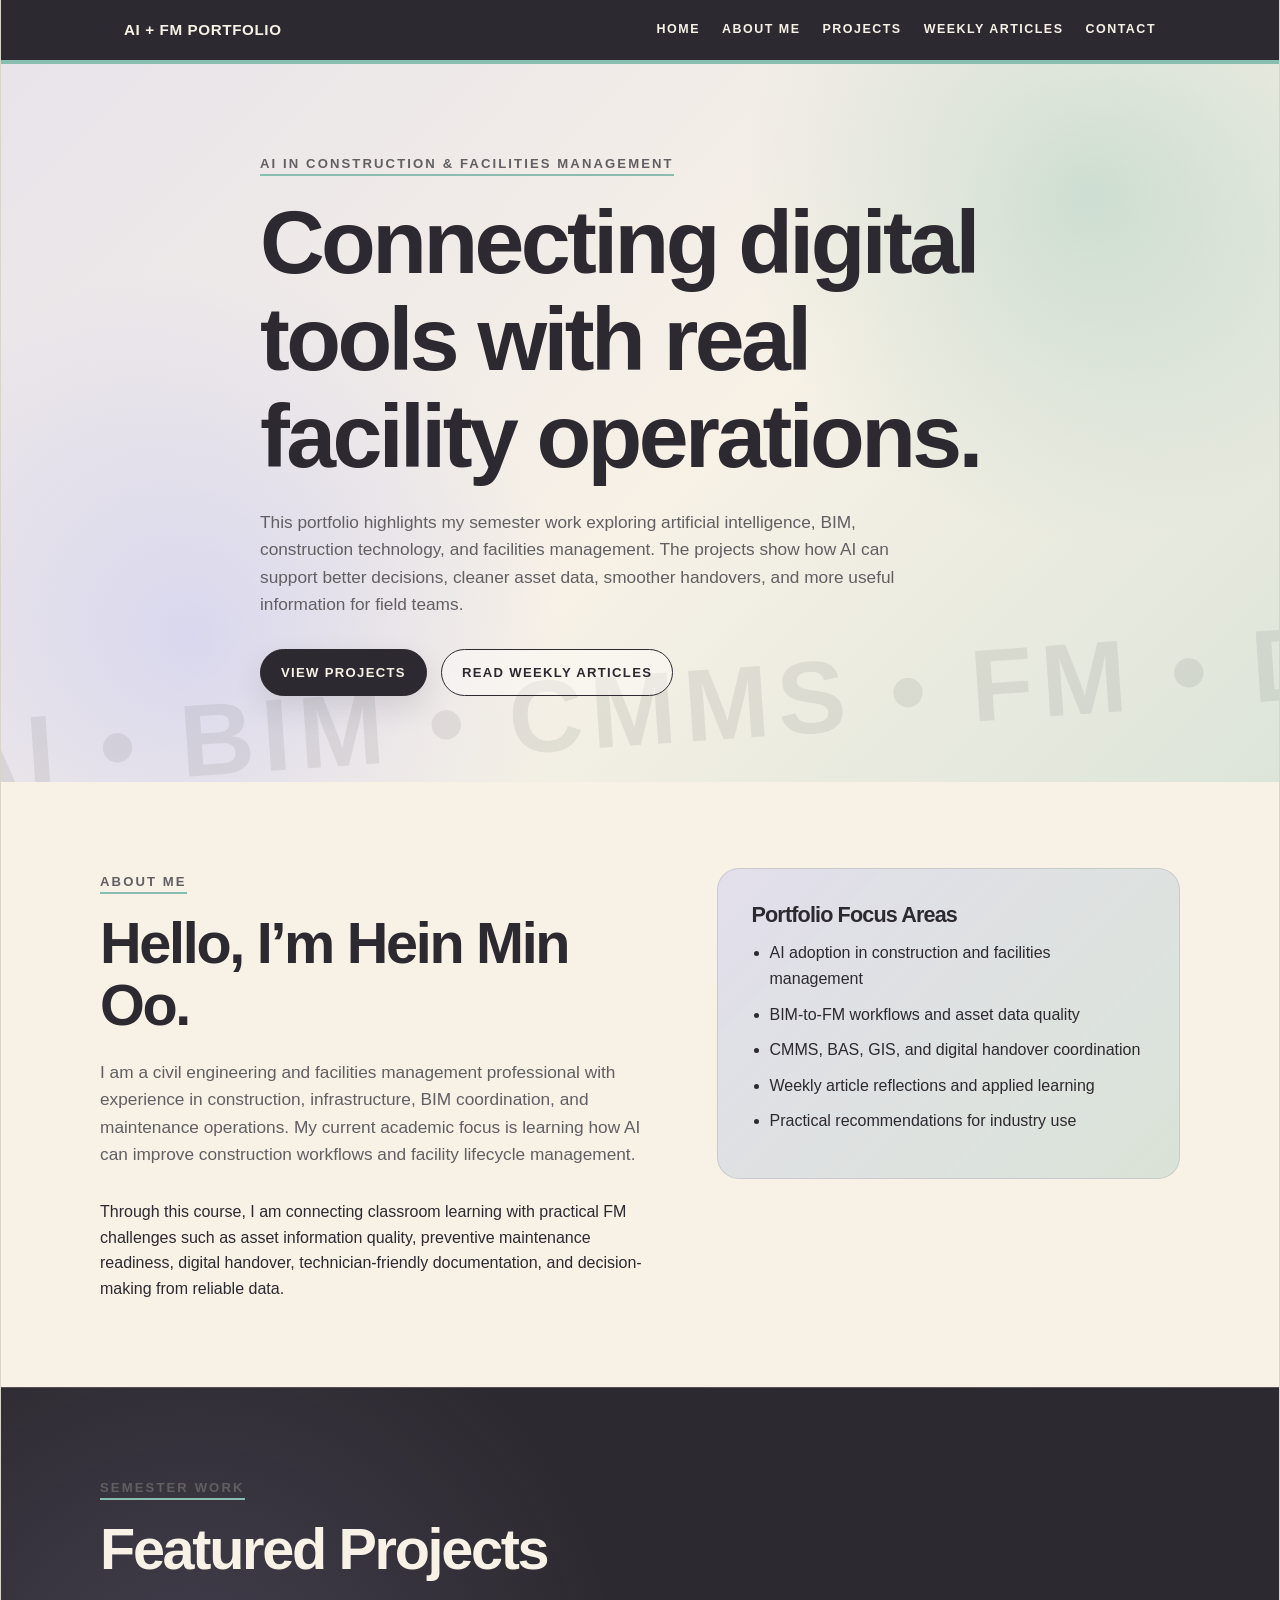
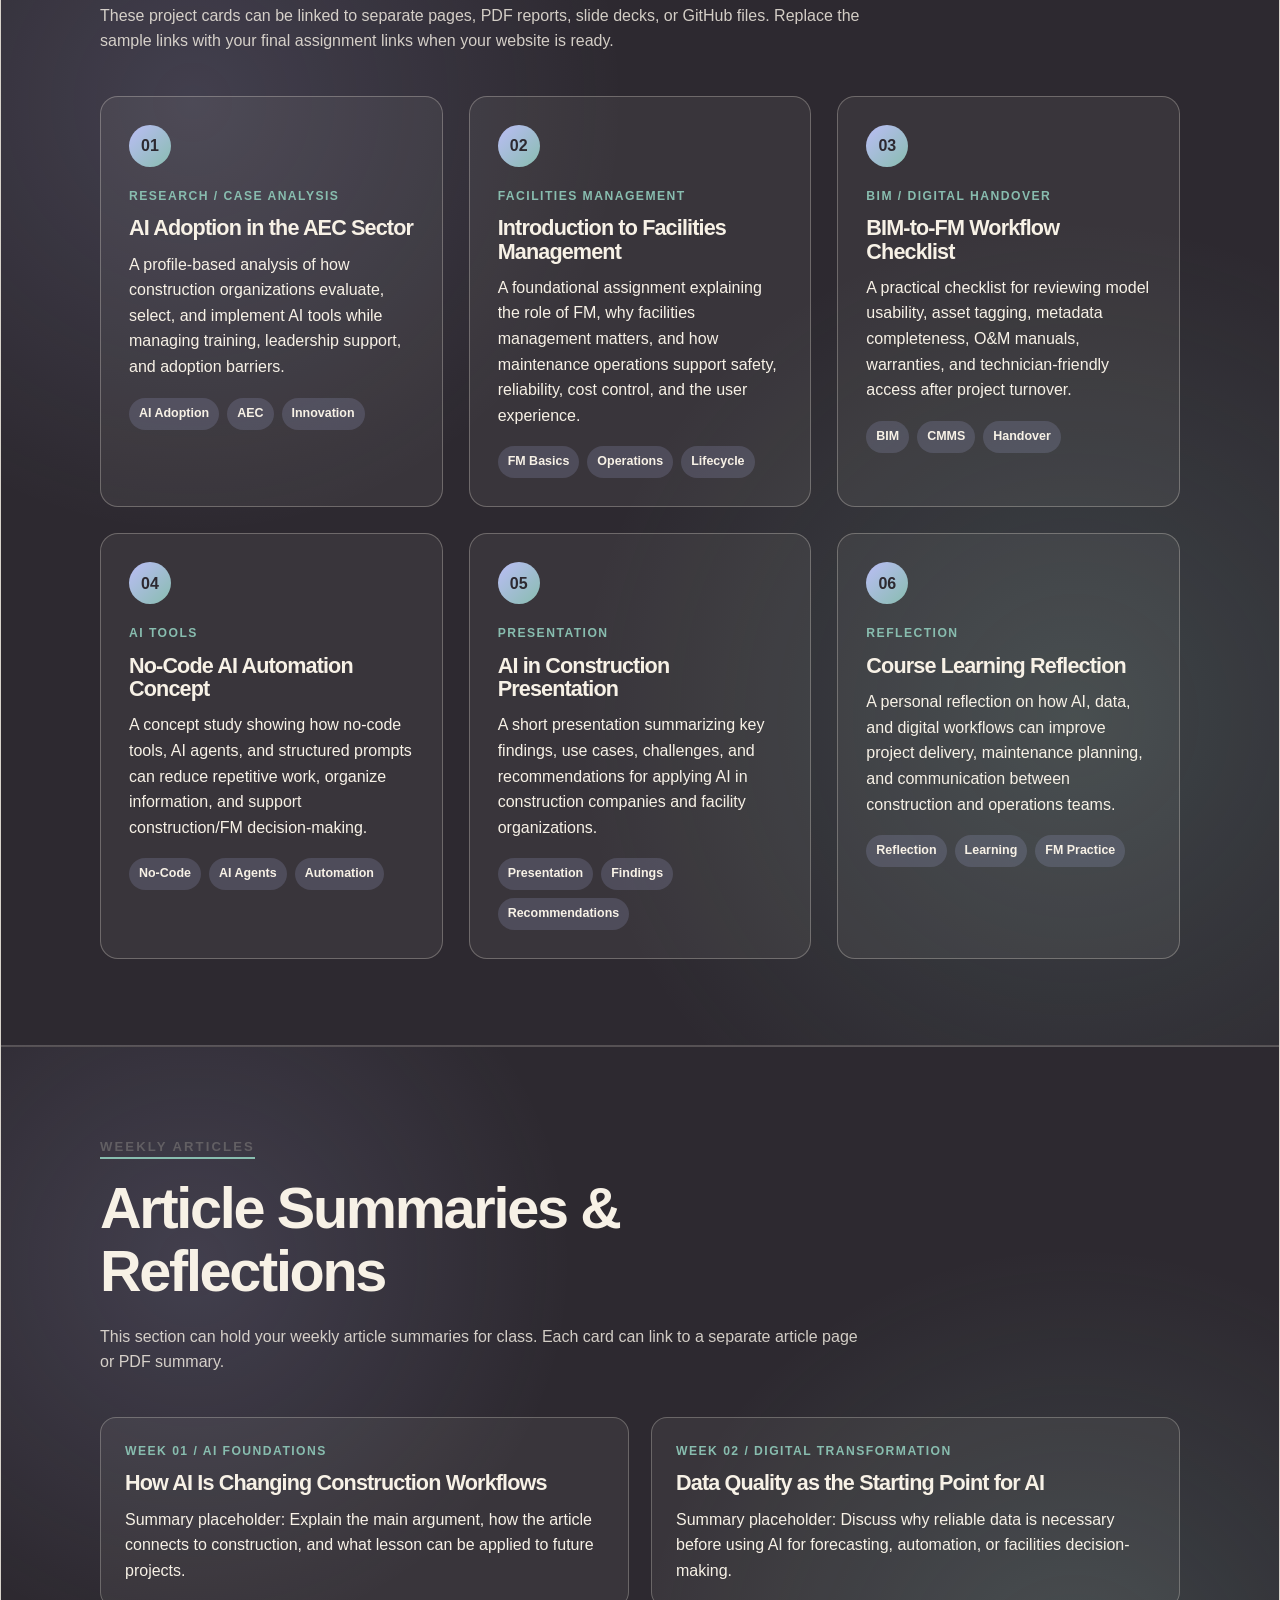
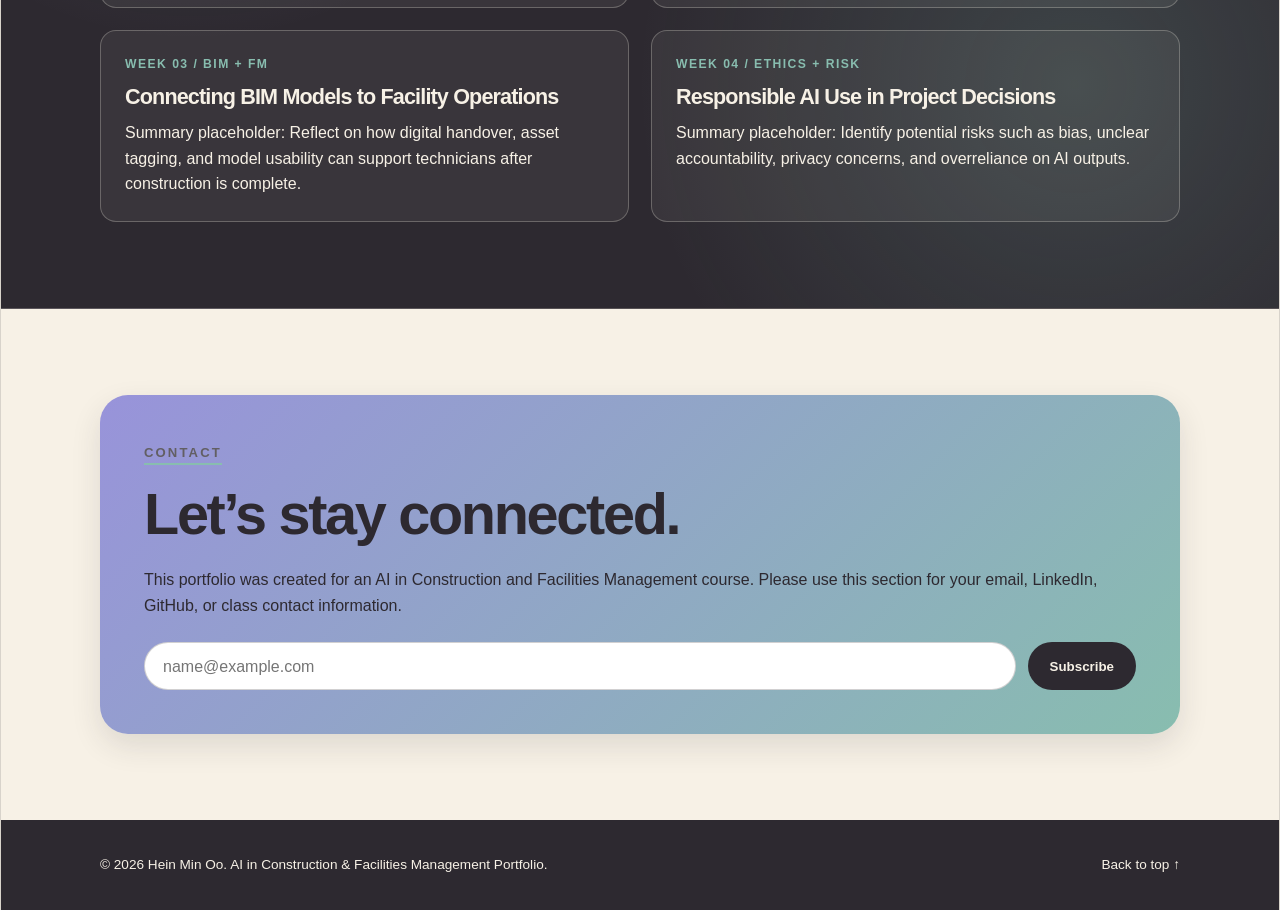
==== index.HTML @ e3980c82 "Create index.HTML" ====
<!DOCTYPE html>
<html lang="en">
<head>
  <meta charset="UTF-8" />
  <meta name="viewport" content="width=device-width, initial-scale=1.0" />
  <title>AI in Construction & Facilities Management Portfolio</title>
  <style>
    :root {
      --periwinkle: #bbbdf6ff;
      --soft-periwinkle: #9893daff;
      --muted-teal: #88bdafff;
      --lavender-grey: #797a9eff;
      --dim-grey: #72727eff;
      --dim-grey-2: #625f63ff;
      --cream: #f7f1e6;
      --ink: #2d2930;
      --card: #ffffff;
      --shadow: 0 12px 30px rgba(45, 41, 48, 0.12);
    }

    * {
      box-sizing: border-box;
      margin: 0;
      padding: 0;
    }

    html {
      scroll-behavior: smooth;
    }

    body {
      font-family: Arial, Helvetica, sans-serif;
      font-size: 16px;
      line-height: 1.6;
      color: var(--ink);
      background: var(--cream);
    }

    a {
      color: inherit;
      text-decoration: none;
    }

    .site-wrapper {
      max-width: 1280px;
      margin: 0 auto;
      background: var(--cream);
      border-left: 1px solid rgba(45, 41, 48, 0.15);
      border-right: 1px solid rgba(45, 41, 48, 0.15);
    }

    header {
      position: sticky;
      top: 0;
      z-index: 1000;
      background: var(--ink);
      color: var(--cream);
      border-bottom: 4px solid var(--muted-teal);
    }

    .navbar {
      display: flex;
      align-items: center;
      justify-content: space-between;
      max-width: 1080px;
      margin: 0 auto;
      padding: 18px 24px;
    }

    .logo {
      font-weight: 800;
      letter-spacing: 0.04em;
      text-transform: uppercase;
      font-size: 0.95rem;
    }

    .nav-links {
      display: flex;
      gap: 22px;
      list-style: none;
      font-size: 0.78rem;
      font-weight: 700;
      text-transform: uppercase;
      letter-spacing: 0.12em;
    }

    .nav-links a {
      border-bottom: 1px solid transparent;
      padding-bottom: 4px;
      transition: border-color 0.2s ease, color 0.2s ease;
    }

    .nav-links a:hover {
      color: var(--periwinkle);
      border-color: var(--periwinkle);
    }

    section {
      padding: 86px 24px;
    }

    .container {
      max-width: 1080px;
      margin: 0 auto;
    }

    .hero {
      min-height: 640px;
      display: grid;
      align-items: center;
      position: relative;
      overflow: hidden;
      background:
        radial-gradient(circle at 85% 18%, rgba(136, 189, 175, 0.35), transparent 28%),
        radial-gradient(circle at 15% 80%, rgba(187, 189, 246, 0.45), transparent 30%),
        linear-gradient(135deg, rgba(187, 189, 246, 0.26), rgba(247, 241, 230, 1) 55%, rgba(136, 189, 175, 0.24));
    }

    .hero::before {
      content: "AI • BIM • CMMS • FM • Digital Twin • Construction";
      position: absolute;
      left: -60px;
      bottom: 40px;
      color: rgba(98, 95, 99, 0.12);
      font-size: clamp(3rem, 8vw, 8rem);
      font-weight: 900;
      letter-spacing: 0.08em;
      white-space: nowrap;
      transform: rotate(-4deg);
    }

    .hero-content {
      position: relative;
      max-width: 760px;
    }

    .eyebrow {
      display: inline-block;
      margin-bottom: 18px;
      color: var(--dim-grey-2);
      font-size: 0.82rem;
      font-weight: 800;
      letter-spacing: 0.16em;
      text-transform: uppercase;
      border-bottom: 2px solid var(--muted-teal);
    }

    h1,
    h2,
    h3 {
      line-height: 1.08;
      letter-spacing: -0.04em;
    }

    h1 {
      font-size: clamp(3rem, 7vw, 6.6rem);
      max-width: 900px;
      margin-bottom: 24px;
    }

    h2 {
      font-size: clamp(2.2rem, 4.5vw, 4.2rem);
      margin-bottom: 22px;
    }

    h3 {
      font-size: 1.35rem;
      margin-bottom: 12px;
    }

    .lead {
      max-width: 680px;
      font-size: 1.08rem;
      color: var(--dim-grey-2);
      margin-bottom: 30px;
    }

    .button-row {
      display: flex;
      flex-wrap: wrap;
      gap: 14px;
    }

    .btn {
      display: inline-flex;
      align-items: center;
      justify-content: center;
      min-height: 44px;
      padding: 12px 20px;
      border: 1px solid var(--ink);
      border-radius: 999px;
      font-size: 0.82rem;
      font-weight: 800;
      letter-spacing: 0.1em;
      text-transform: uppercase;
      transition: transform 0.2s ease, box-shadow 0.2s ease, background 0.2s ease;
    }

    .btn.primary {
      background: var(--ink);
      color: var(--cream);
      box-shadow: var(--shadow);
    }

    .btn.secondary {
      background: rgba(255, 255, 255, 0.35);
      color: var(--ink);
    }

    .btn:hover {
      transform: translateY(-2px);
      box-shadow: 0 10px 24px rgba(45, 41, 48, 0.16);
    }

    .dark-section {
      background:
        radial-gradient(circle at 15% 25%, rgba(187, 189, 246, 0.15), transparent 30%),
        radial-gradient(circle at 84% 74%, rgba(136, 189, 175, 0.18), transparent 35%),
        var(--ink);
      color: var(--cream);
      border-top: 1px solid rgba(247, 241, 230, 0.2);
      border-bottom: 1px solid rgba(247, 241, 230, 0.2);
    }

    .section-intro {
      max-width: 760px;
      margin-bottom: 42px;
    }

    .section-intro p {
      color: inherit;
      opacity: 0.82;
    }

    .grid {
      display: grid;
      grid-template-columns: repeat(3, 1fr);
      gap: 26px;
    }

    .card {
      background: rgba(255, 255, 255, 0.88);
      border: 1px solid rgba(45, 41, 48, 0.12);
      border-radius: 18px;
      padding: 28px;
      box-shadow: var(--shadow);
      min-height: 260px;
      transition: transform 0.25s ease, box-shadow 0.25s ease;
    }

    .dark-section .card {
      background: rgba(247, 241, 230, 0.06);
      border-color: rgba(247, 241, 230, 0.28);
      box-shadow: none;
    }

    .card:hover {
      transform: translateY(-5px);
      box-shadow: 0 18px 36px rgba(45, 41, 48, 0.16);
    }

    .card-number {
      display: inline-flex;
      align-items: center;
      justify-content: center;
      width: 42px;
      height: 42px;
      border-radius: 50%;
      margin-bottom: 20px;
      background: linear-gradient(135deg, var(--periwinkle), var(--muted-teal));
      color: var(--ink);
      font-weight: 900;
    }

    .tag-list {
      display: flex;
      flex-wrap: wrap;
      gap: 8px;
      margin-top: 18px;
      list-style: none;
    }

    .tag-list li {
      padding: 6px 10px;
      border-radius: 999px;
      background: rgba(187, 189, 246, 0.28);
      color: var(--dim-grey-2);
      font-size: 0.78rem;
      font-weight: 700;
    }

    .dark-section .tag-list li {
      background: rgba(187, 189, 246, 0.16);
      color: var(--cream);
    }

    .about-layout {
      display: grid;
      grid-template-columns: 1.1fr 0.9fr;
      gap: 50px;
      align-items: start;
    }

    .about-panel {
      padding: 34px;
      border-radius: 22px;
      background: linear-gradient(135deg, rgba(187, 189, 246, 0.34), rgba(136, 189, 175, 0.26));
      border: 1px solid rgba(45, 41, 48, 0.12);
    }

    .about-panel ul {
      margin-left: 18px;
      margin-top: 14px;
    }

    .about-panel li {
      margin-bottom: 10px;
    }

    .article-grid {
      display: grid;
      grid-template-columns: repeat(2, 1fr);
      gap: 22px;
    }

    .article-card {
      padding: 24px;
      border: 1px solid rgba(247, 241, 230, 0.26);
      border-radius: 16px;
      background: rgba(247, 241, 230, 0.06);
    }

    .article-card small,
    .project-meta {
      display: block;
      margin-bottom: 10px;
      color: var(--muted-teal);
      font-size: 0.76rem;
      font-weight: 800;
      letter-spacing: 0.12em;
      text-transform: uppercase;
    }

    .newsletter {
      background: linear-gradient(135deg, var(--soft-periwinkle), var(--muted-teal));
      color: var(--ink);
      border-radius: 28px;
      padding: 44px;
      box-shadow: var(--shadow);
    }

    .newsletter form {
      display: flex;
      gap: 12px;
      margin-top: 24px;
    }

    .newsletter input {
      flex: 1;
      min-height: 48px;
      border: 1px solid rgba(45, 41, 48, 0.22);
      border-radius: 999px;
      padding: 0 18px;
      font: inherit;
    }

    .newsletter button {
      min-height: 48px;
      padding: 0 22px;
      border: none;
      border-radius: 999px;
      background: var(--ink);
      color: var(--cream);
      font-weight: 800;
      cursor: pointer;
    }

    footer {
      background: var(--ink);
      color: var(--cream);
      padding: 34px 24px;
      font-size: 0.85rem;
    }

    .footer-inner {
      max-width: 1080px;
      margin: 0 auto;
      display: flex;
      justify-content: space-between;
      gap: 20px;
      flex-wrap: wrap;
    }

    @media (max-width: 860px) {
      .navbar {
        flex-direction: column;
        gap: 14px;
      }

      .nav-links {
        flex-wrap: wrap;
        justify-content: center;
      }

      .grid,
      .about-layout,
      .article-grid {
        grid-template-columns: 1fr;
      }

      .hero {
        min-height: 560px;
      }

      .newsletter form {
        flex-direction: column;
      }
    }
  </style>
</head>
<body>
  <div class="site-wrapper">
    <header>
      <nav class="navbar" aria-label="Main navigation">
        <a class="logo" href="#home">AI + FM Portfolio</a>
        <ul class="nav-links">
          <li><a href="#home">Home</a></li>
          <li><a href="#about">About Me</a></li>
          <li><a href="#projects">Projects</a></li>
          <li><a href="#articles">Weekly Articles</a></li>
          <li><a href="#contact">Contact</a></li>
        </ul>
      </nav>
    </header>

    <main>
      <section id="home" class="hero">
        <div class="container hero-content">
          <span class="eyebrow">AI in Construction & Facilities Management</span>
          <h1>Connecting digital tools with real facility operations.</h1>
          <p class="lead">
            This portfolio highlights my semester work exploring artificial intelligence, BIM, construction technology, and facilities management. The projects show how AI can support better decisions, cleaner asset data, smoother handovers, and more useful information for field teams.
          </p>
          <div class="button-row">
            <a class="btn primary" href="#projects">View Projects</a>
            <a class="btn secondary" href="#articles">Read Weekly Articles</a>
          </div>
        </div>
      </section>

      <section id="about">
        <div class="container about-layout">
          <div>
            <span class="eyebrow">About Me</span>
            <h2>Hello, I’m Hein Min Oo.</h2>
            <p class="lead">
              I am a civil engineering and facilities management professional with experience in construction, infrastructure, BIM coordination, and maintenance operations. My current academic focus is learning how AI can improve construction workflows and facility lifecycle management.
            </p>
            <p>
              Through this course, I am connecting classroom learning with practical FM challenges such as asset information quality, preventive maintenance readiness, digital handover, technician-friendly documentation, and decision-making from reliable data.
            </p>
          </div>

          <aside class="about-panel">
            <h3>Portfolio Focus Areas</h3>
            <ul>
              <li>AI adoption in construction and facilities management</li>
              <li>BIM-to-FM workflows and asset data quality</li>
              <li>CMMS, BAS, GIS, and digital handover coordination</li>
              <li>Weekly article reflections and applied learning</li>
              <li>Practical recommendations for industry use</li>
            </ul>
          </aside>
        </div>
      </section>

      <section id="projects" class="dark-section">
        <div class="container">
          <div class="section-intro">
            <span class="eyebrow">Semester Work</span>
            <h2>Featured Projects</h2>
            <p>
              These project cards can be linked to separate pages, PDF reports, slide decks, or GitHub files. Replace the sample links with your final assignment links when your website is ready.
            </p>
          </div>

          <div class="grid">
            <article class="card">
              <div class="card-number">01</div>
              <span class="project-meta">Research / Case Analysis</span>
              <h3>AI Adoption in the AEC Sector</h3>
              <p>
                A profile-based analysis of how construction organizations evaluate, select, and implement AI tools while managing training, leadership support, and adoption barriers.
              </p>
              <ul class="tag-list">
                <li>AI Adoption</li>
                <li>AEC</li>
                <li>Innovation</li>
              </ul>
            </article>

            <article class="card">
              <div class="card-number">02</div>
              <span class="project-meta">Facilities Management</span>
              <h3>Introduction to Facilities Management</h3>
              <p>
                A foundational assignment explaining the role of FM, why facilities management matters, and how maintenance operations support safety, reliability, cost control, and the user experience.
              </p>
              <ul class="tag-list">
                <li>FM Basics</li>
                <li>Operations</li>
                <li>Lifecycle</li>
              </ul>
            </article>

            <article class="card">
              <div class="card-number">03</div>
              <span class="project-meta">BIM / Digital Handover</span>
              <h3>BIM-to-FM Workflow Checklist</h3>
              <p>
                A practical checklist for reviewing model usability, asset tagging, metadata completeness, O&M manuals, warranties, and technician-friendly access after project turnover.
              </p>
              <ul class="tag-list">
                <li>BIM</li>
                <li>CMMS</li>
                <li>Handover</li>
              </ul>
            </article>

            <article class="card">
              <div class="card-number">04</div>
              <span class="project-meta">AI Tools</span>
              <h3>No-Code AI Automation Concept</h3>
              <p>
                A concept study showing how no-code tools, AI agents, and structured prompts can reduce repetitive work, organize information, and support construction/FM decision-making.
              </p>
              <ul class="tag-list">
                <li>No-Code</li>
                <li>AI Agents</li>
                <li>Automation</li>
              </ul>
            </article>

            <article class="card">
              <div class="card-number">05</div>
              <span class="project-meta">Presentation</span>
              <h3>AI in Construction Presentation</h3>
              <p>
                A short presentation summarizing key findings, use cases, challenges, and recommendations for applying AI in construction companies and facility organizations.
              </p>
              <ul class="tag-list">
                <li>Presentation</li>
                <li>Findings</li>
                <li>Recommendations</li>
              </ul>
            </article>

            <article class="card">
              <div class="card-number">06</div>
              <span class="project-meta">Reflection</span>
              <h3>Course Learning Reflection</h3>
              <p>
                A personal reflection on how AI, data, and digital workflows can improve project delivery, maintenance planning, and communication between construction and operations teams.
              </p>
              <ul class="tag-list">
                <li>Reflection</li>
                <li>Learning</li>
                <li>FM Practice</li>
              </ul>
            </article>
          </div>
        </div>
      </section>

      <section id="articles" class="dark-section">
        <div class="container">
          <div class="section-intro">
            <span class="eyebrow">Weekly Articles</span>
            <h2>Article Summaries & Reflections</h2>
            <p>
              This section can hold your weekly article summaries for class. Each card can link to a separate article page or PDF summary.
            </p>
          </div>

          <div class="article-grid">
            <article class="article-card">
              <small>Week 01 / AI Foundations</small>
              <h3>How AI Is Changing Construction Workflows</h3>
              <p>
                Summary placeholder: Explain the main argument, how the article connects to construction, and what lesson can be applied to future projects.
              </p>
            </article>

            <article class="article-card">
              <small>Week 02 / Digital Transformation</small>
              <h3>Data Quality as the Starting Point for AI</h3>
              <p>
                Summary placeholder: Discuss why reliable data is necessary before using AI for forecasting, automation, or facilities decision-making.
              </p>
            </article>

            <article class="article-card">
              <small>Week 03 / BIM + FM</small>
              <h3>Connecting BIM Models to Facility Operations</h3>
              <p>
                Summary placeholder: Reflect on how digital handover, asset tagging, and model usability can support technicians after construction is complete.
              </p>
            </article>

            <article class="article-card">
              <small>Week 04 / Ethics + Risk</small>
              <h3>Responsible AI Use in Project Decisions</h3>
              <p>
                Summary placeholder: Identify potential risks such as bias, unclear accountability, privacy concerns, and overreliance on AI outputs.
              </p>
            </article>
          </div>
        </div>
      </section>

      <section id="contact">
        <div class="container">
          <div class="newsletter">
            <span class="eyebrow">Contact</span>
            <h2>Let’s stay connected.</h2>
            <p>
              This portfolio was created for an AI in Construction and Facilities Management course. Please use this section for your email, LinkedIn, GitHub, or class contact information.
            </p>
            <form action="#" method="post">
              <input type="email" name="email" placeholder="name@example.com" aria-label="Email address" />
              <button type="submit">Subscribe</button>
            </form>
          </div>
        </div>
      </section>
    </main>

    <footer>
      <div class="footer-inner">
        <p>© 2026 Hein Min Oo. AI in Construction & Facilities Management Portfolio.</p>
        <p><a href="#home">Back to top ↑</a></p>
      </div>
    </footer>
  </div>
</body>
</html>
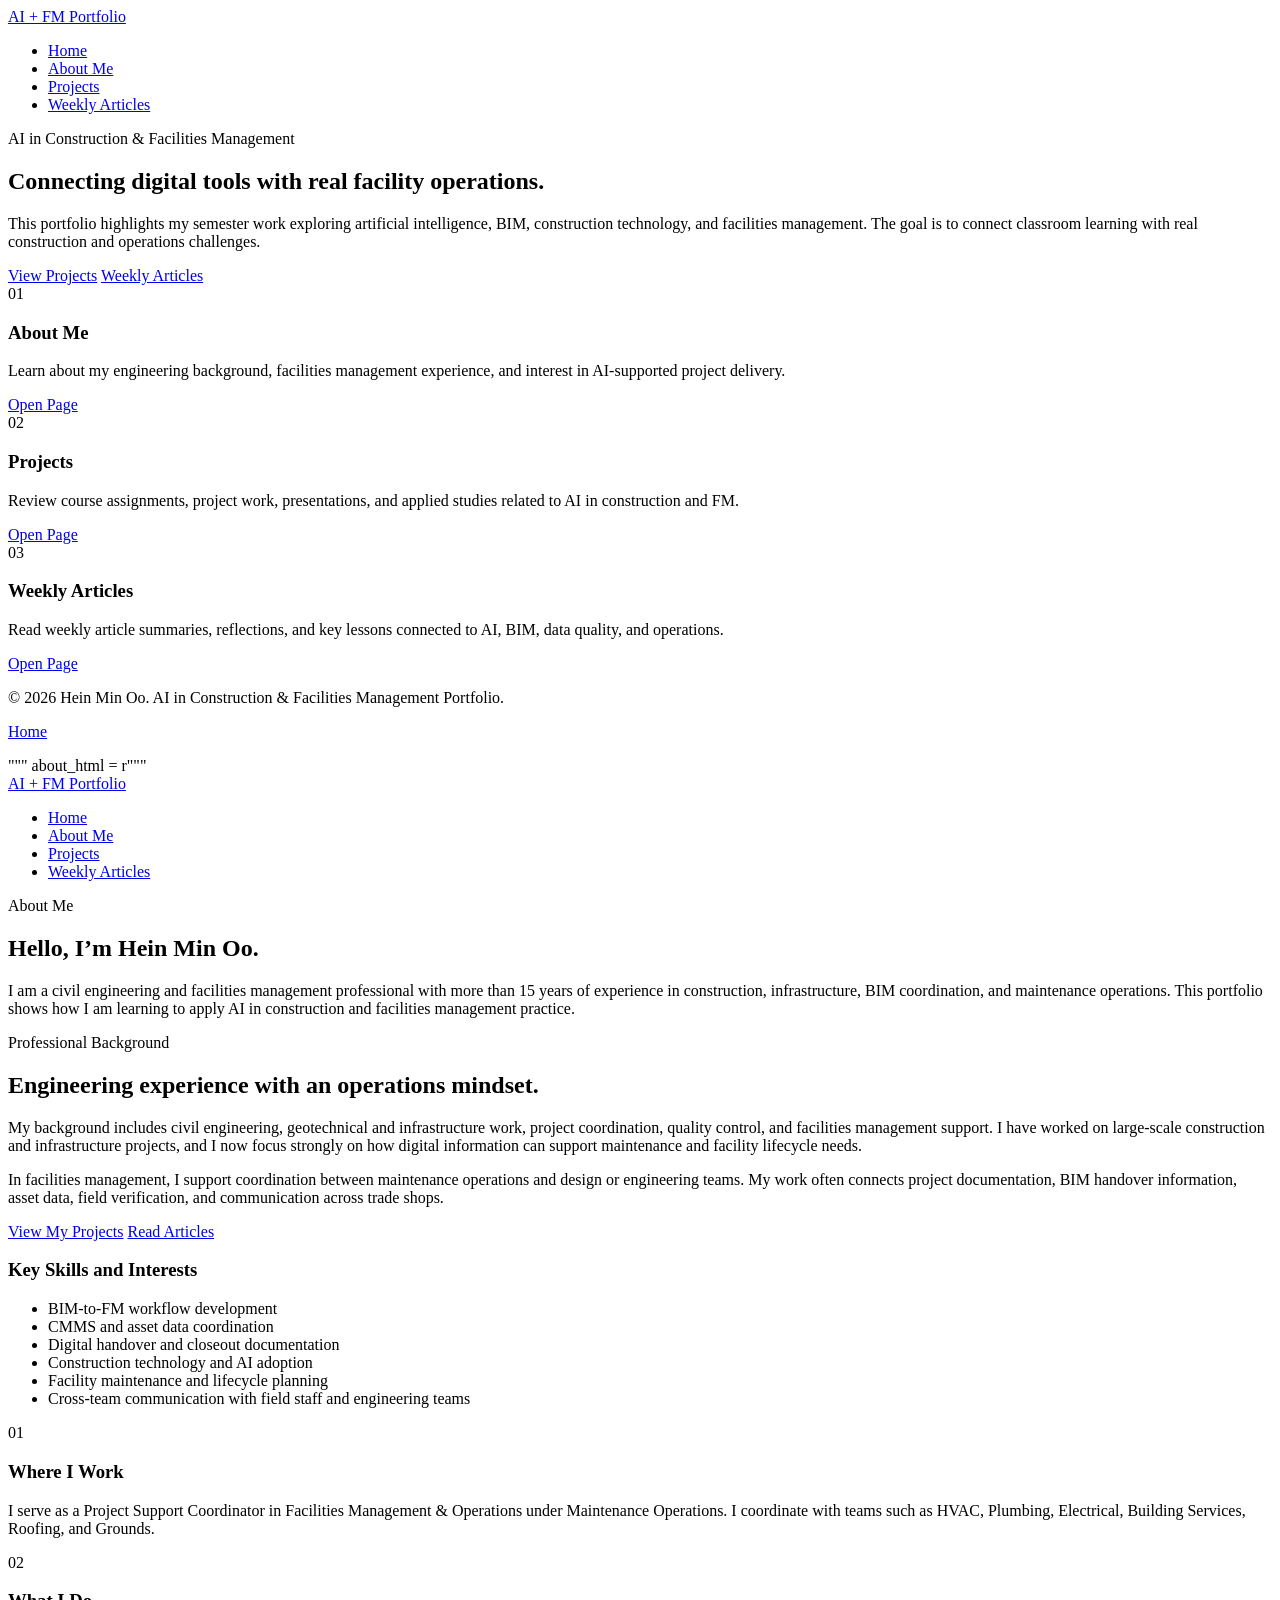
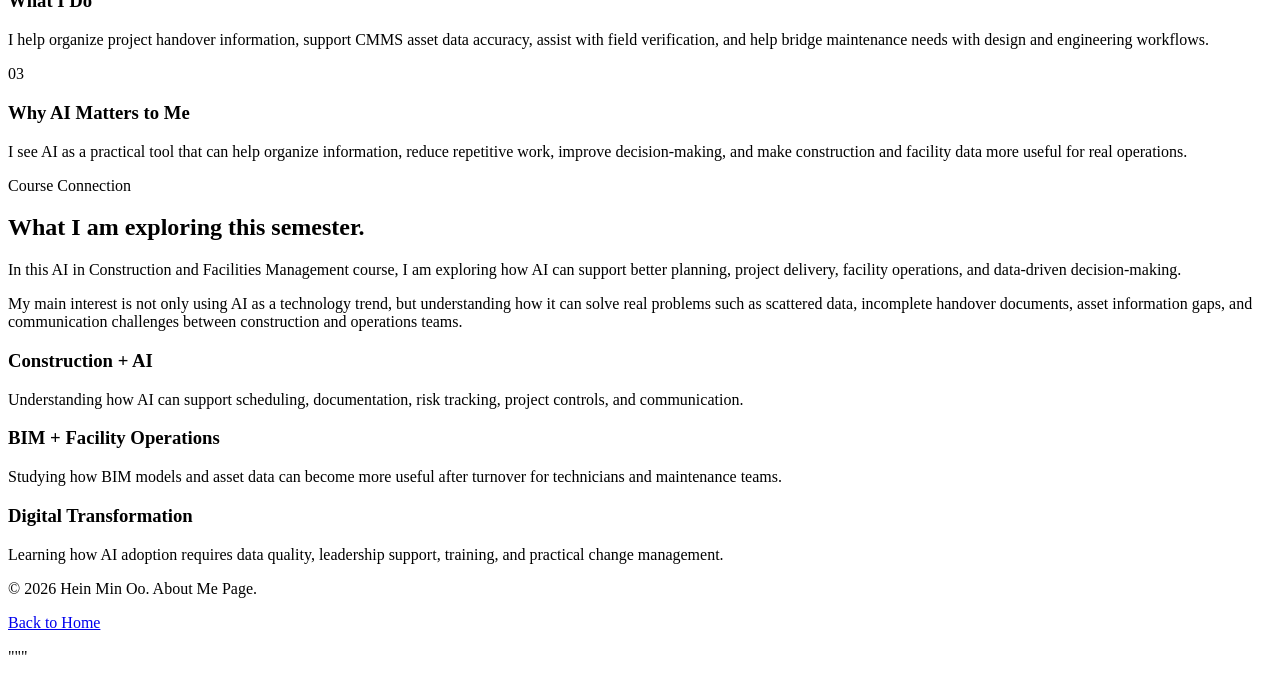
==== commit 7a3dea48: "Update index.HTML" ====
--- a/index.HTML
+++ b/index.HTML
@@ -1,636 +1,67 @@
-<!DOCTYPE html>
 <html lang="en">
 <head>
   <meta charset="UTF-8" />
   <meta name="viewport" content="width=device-width, initial-scale=1.0" />
   <title>AI in Construction & Facilities Management Portfolio</title>
-  <style>
-    :root {
-      --periwinkle: #bbbdf6ff;
-      --soft-periwinkle: #9893daff;
-      --muted-teal: #88bdafff;
-      --lavender-grey: #797a9eff;
-      --dim-grey: #72727eff;
-      --dim-grey-2: #625f63ff;
-      --cream: #f7f1e6;
-      --ink: #2d2930;
-      --card: #ffffff;
-      --shadow: 0 12px 30px rgba(45, 41, 48, 0.12);
-    }
-
-    * {
-      box-sizing: border-box;
-      margin: 0;
-      padding: 0;
-    }
-
-    html {
-      scroll-behavior: smooth;
-    }
-
-    body {
-      font-family: Arial, Helvetica, sans-serif;
-      font-size: 16px;
-      line-height: 1.6;
-      color: var(--ink);
-      background: var(--cream);
-    }
-
-    a {
-      color: inherit;
-      text-decoration: none;
-    }
-
-    .site-wrapper {
-      max-width: 1280px;
-      margin: 0 auto;
-      background: var(--cream);
-      border-left: 1px solid rgba(45, 41, 48, 0.15);
-      border-right: 1px solid rgba(45, 41, 48, 0.15);
-    }
-
-    header {
-      position: sticky;
-      top: 0;
-      z-index: 1000;
-      background: var(--ink);
-      color: var(--cream);
-      border-bottom: 4px solid var(--muted-teal);
-    }
-
-    .navbar {
-      display: flex;
-      align-items: center;
-      justify-content: space-between;
-      max-width: 1080px;
-      margin: 0 auto;
-      padding: 18px 24px;
-    }
-
-    .logo {
-      font-weight: 800;
-      letter-spacing: 0.04em;
-      text-transform: uppercase;
-      font-size: 0.95rem;
-    }
-
-    .nav-links {
-      display: flex;
-      gap: 22px;
-      list-style: none;
-      font-size: 0.78rem;
-      font-weight: 700;
-      text-transform: uppercase;
-      letter-spacing: 0.12em;
-    }
-
-    .nav-links a {
-      border-bottom: 1px solid transparent;
-      padding-bottom: 4px;
-      transition: border-color 0.2s ease, color 0.2s ease;
-    }
-
-    .nav-links a:hover {
-      color: var(--periwinkle);
-      border-color: var(--periwinkle);
-    }
-
-    section {
-      padding: 86px 24px;
-    }
-
-    .container {
-      max-width: 1080px;
-      margin: 0 auto;
-    }
-
-    .hero {
-      min-height: 640px;
-      display: grid;
-      align-items: center;
-      position: relative;
-      overflow: hidden;
-      background:
-        radial-gradient(circle at 85% 18%, rgba(136, 189, 175, 0.35), transparent 28%),
-        radial-gradient(circle at 15% 80%, rgba(187, 189, 246, 0.45), transparent 30%),
-        linear-gradient(135deg, rgba(187, 189, 246, 0.26), rgba(247, 241, 230, 1) 55%, rgba(136, 189, 175, 0.24));
-    }
-
-    .hero::before {
-      content: "AI • BIM • CMMS • FM • Digital Twin • Construction";
-      position: absolute;
-      left: -60px;
-      bottom: 40px;
-      color: rgba(98, 95, 99, 0.12);
-      font-size: clamp(3rem, 8vw, 8rem);
-      font-weight: 900;
-      letter-spacing: 0.08em;
-      white-space: nowrap;
-      transform: rotate(-4deg);
-    }
-
-    .hero-content {
-      position: relative;
-      max-width: 760px;
-    }
-
-    .eyebrow {
-      display: inline-block;
-      margin-bottom: 18px;
-      color: var(--dim-grey-2);
-      font-size: 0.82rem;
-      font-weight: 800;
-      letter-spacing: 0.16em;
-      text-transform: uppercase;
-      border-bottom: 2px solid var(--muted-teal);
-    }
-
-    h1,
-    h2,
-    h3 {
-      line-height: 1.08;
-      letter-spacing: -0.04em;
-    }
-
-    h1 {
-      font-size: clamp(3rem, 7vw, 6.6rem);
-      max-width: 900px;
-      margin-bottom: 24px;
-    }
-
-    h2 {
-      font-size: clamp(2.2rem, 4.5vw, 4.2rem);
-      margin-bottom: 22px;
-    }
-
-    h3 {
-      font-size: 1.35rem;
-      margin-bottom: 12px;
-    }
-
-    .lead {
-      max-width: 680px;
-      font-size: 1.08rem;
-      color: var(--dim-grey-2);
-      margin-bottom: 30px;
-    }
-
-    .button-row {
-      display: flex;
-      flex-wrap: wrap;
-      gap: 14px;
-    }
-
-    .btn {
-      display: inline-flex;
-      align-items: center;
-      justify-content: center;
-      min-height: 44px;
-      padding: 12px 20px;
-      border: 1px solid var(--ink);
-      border-radius: 999px;
-      font-size: 0.82rem;
-      font-weight: 800;
-      letter-spacing: 0.1em;
-      text-transform: uppercase;
-      transition: transform 0.2s ease, box-shadow 0.2s ease, background 0.2s ease;
-    }
-
-    .btn.primary {
-      background: var(--ink);
-      color: var(--cream);
-      box-shadow: var(--shadow);
-    }
-
-    .btn.secondary {
-      background: rgba(255, 255, 255, 0.35);
-      color: var(--ink);
-    }
-
-    .btn:hover {
-      transform: translateY(-2px);
-      box-shadow: 0 10px 24px rgba(45, 41, 48, 0.16);
-    }
-
-    .dark-section {
-      background:
-        radial-gradient(circle at 15% 25%, rgba(187, 189, 246, 0.15), transparent 30%),
-        radial-gradient(circle at 84% 74%, rgba(136, 189, 175, 0.18), transparent 35%),
-        var(--ink);
-      color: var(--cream);
-      border-top: 1px solid rgba(247, 241, 230, 0.2);
-      border-bottom: 1px solid rgba(247, 241, 230, 0.2);
-    }
-
-    .section-intro {
-      max-width: 760px;
-      margin-bottom: 42px;
-    }
-
-    .section-intro p {
-      color: inherit;
-      opacity: 0.82;
-    }
-
-    .grid {
-      display: grid;
-      grid-template-columns: repeat(3, 1fr);
-      gap: 26px;
-    }
-
-    .card {
-      background: rgba(255, 255, 255, 0.88);
-      border: 1px solid rgba(45, 41, 48, 0.12);
-      border-radius: 18px;
-      padding: 28px;
-      box-shadow: var(--shadow);
-      min-height: 260px;
-      transition: transform 0.25s ease, box-shadow 0.25s ease;
-    }
-
-    .dark-section .card {
-      background: rgba(247, 241, 230, 0.06);
-      border-color: rgba(247, 241, 230, 0.28);
-      box-shadow: none;
-    }
-
-    .card:hover {
-      transform: translateY(-5px);
-      box-shadow: 0 18px 36px rgba(45, 41, 48, 0.16);
-    }
-
-    .card-number {
-      display: inline-flex;
-      align-items: center;
-      justify-content: center;
-      width: 42px;
-      height: 42px;
-      border-radius: 50%;
-      margin-bottom: 20px;
-      background: linear-gradient(135deg, var(--periwinkle), var(--muted-teal));
-      color: var(--ink);
-      font-weight: 900;
-    }
-
-    .tag-list {
-      display: flex;
-      flex-wrap: wrap;
-      gap: 8px;
-      margin-top: 18px;
-      list-style: none;
-    }
-
-    .tag-list li {
-      padding: 6px 10px;
-      border-radius: 999px;
-      background: rgba(187, 189, 246, 0.28);
-      color: var(--dim-grey-2);
-      font-size: 0.78rem;
-      font-weight: 700;
-    }
-
-    .dark-section .tag-list li {
-      background: rgba(187, 189, 246, 0.16);
-      color: var(--cream);
-    }
-
-    .about-layout {
-      display: grid;
-      grid-template-columns: 1.1fr 0.9fr;
-      gap: 50px;
-      align-items: start;
-    }
-
-    .about-panel {
-      padding: 34px;
-      border-radius: 22px;
-      background: linear-gradient(135deg, rgba(187, 189, 246, 0.34), rgba(136, 189, 175, 0.26));
-      border: 1px solid rgba(45, 41, 48, 0.12);
-    }
-
-    .about-panel ul {
-      margin-left: 18px;
-      margin-top: 14px;
-    }
-
-    .about-panel li {
-      margin-bottom: 10px;
-    }
-
-    .article-grid {
-      display: grid;
-      grid-template-columns: repeat(2, 1fr);
-      gap: 22px;
-    }
-
-    .article-card {
-      padding: 24px;
-      border: 1px solid rgba(247, 241, 230, 0.26);
-      border-radius: 16px;
-      background: rgba(247, 241, 230, 0.06);
-    }
-
-    .article-card small,
-    .project-meta {
-      display: block;
-      margin-bottom: 10px;
-      color: var(--muted-teal);
-      font-size: 0.76rem;
-      font-weight: 800;
-      letter-spacing: 0.12em;
-      text-transform: uppercase;
-    }
-
-    .newsletter {
-      background: linear-gradient(135deg, var(--soft-periwinkle), var(--muted-teal));
-      color: var(--ink);
-      border-radius: 28px;
-      padding: 44px;
-      box-shadow: var(--shadow);
-    }
-
-    .newsletter form {
-      display: flex;
-      gap: 12px;
-      margin-top: 24px;
-    }
-
-    .newsletter input {
-      flex: 1;
-      min-height: 48px;
-      border: 1px solid rgba(45, 41, 48, 0.22);
-      border-radius: 999px;
-      padding: 0 18px;
-      font: inherit;
-    }
-
-    .newsletter button {
-      min-height: 48px;
-      padding: 0 22px;
-      border: none;
-      border-radius: 999px;
-      background: var(--ink);
-      color: var(--cream);
-      font-weight: 800;
-      cursor: pointer;
-    }
-
-    footer {
-      background: var(--ink);
-      color: var(--cream);
-      padding: 34px 24px;
-      font-size: 0.85rem;
-    }
-
-    .footer-inner {
-      max-width: 1080px;
-      margin: 0 auto;
-      display: flex;
-      justify-content: space-between;
-      gap: 20px;
-      flex-wrap: wrap;
-    }
-
-    @media (max-width: 860px) {
-      .navbar {
-        flex-direction: column;
-        gap: 14px;
-      }
-
-      .nav-links {
-        flex-wrap: wrap;
-        justify-content: center;
-      }
-
-      .grid,
-      .about-layout,
-      .article-grid {
-        grid-template-columns: 1fr;
-      }
-
-      .hero {
-        min-height: 560px;
-      }
-
-      .newsletter form {
-        flex-direction: column;
-      }
-    }
-  </style>
+  <link rel="stylesheet" href="style.css" />
 </head>
 <body>
   <div class="site-wrapper">
     <header>
       <nav class="navbar" aria-label="Main navigation">
-        <a class="logo" href="#home">AI + FM Portfolio</a>
+        <a class="logo" href="index.html">AI + FM Portfolio</a>
         <ul class="nav-links">
-          <li><a href="#home">Home</a></li>
-          <li><a href="#about">About Me</a></li>
-          <li><a href="#projects">Projects</a></li>
-          <li><a href="#articles">Weekly Articles</a></li>
-          <li><a href="#contact">Contact</a></li>
+          <li><a class="active" href="index.html">Home</a></li>
+          <li><a href="about.html">About Me</a></li>
+          <li><a href="projects.html">Projects</a></li>
+          <li><a href="weekly-articles.html">Weekly Articles</a></li>
         </ul>
       </nav>
     </header>
 
     <main>
-      <section id="home" class="hero">
+      <section class="page-hero">
         <div class="container hero-content">
           <span class="eyebrow">AI in Construction & Facilities Management</span>
           <h1>Connecting digital tools with real facility operations.</h1>
           <p class="lead">
-            This portfolio highlights my semester work exploring artificial intelligence, BIM, construction technology, and facilities management. The projects show how AI can support better decisions, cleaner asset data, smoother handovers, and more useful information for field teams.
+            This portfolio highlights my semester work exploring artificial intelligence, BIM, construction technology, and facilities management. The goal is to connect classroom learning with real construction and operations challenges.
           </p>
-          <div class="button-row">
-            <a class="btn primary" href="#projects">View Projects</a>
-            <a class="btn secondary" href="#articles">Read Weekly Articles</a>
-          </div>
-        </div>
-      </section>
-
-      <section id="about">
-        <div class="container about-layout">
-          <div>
-            <span class="eyebrow">About Me</span>
-            <h2>Hello, I’m Hein Min Oo.</h2>
-            <p class="lead">
-              I am a civil engineering and facilities management professional with experience in construction, infrastructure, BIM coordination, and maintenance operations. My current academic focus is learning how AI can improve construction workflows and facility lifecycle management.
-            </p>
-            <p>
-              Through this course, I am connecting classroom learning with practical FM challenges such as asset information quality, preventive maintenance readiness, digital handover, technician-friendly documentation, and decision-making from reliable data.
-            </p>
-          </div>
-
-          <aside class="about-panel">
-            <h3>Portfolio Focus Areas</h3>
-            <ul>
-              <li>AI adoption in construction and facilities management</li>
-              <li>BIM-to-FM workflows and asset data quality</li>
-              <li>CMMS, BAS, GIS, and digital handover coordination</li>
-              <li>Weekly article reflections and applied learning</li>
-              <li>Practical recommendations for industry use</li>
-            </ul>
-          </aside>
-        </div>
-      </section>
-
-      <section id="projects" class="dark-section">
-        <div class="container">
-          <div class="section-intro">
-            <span class="eyebrow">Semester Work</span>
-            <h2>Featured Projects</h2>
-            <p>
-              These project cards can be linked to separate pages, PDF reports, slide decks, or GitHub files. Replace the sample links with your final assignment links when your website is ready.
-            </p>
-          </div>
-
-          <div class="grid">
-            <article class="card">
-              <div class="card-number">01</div>
-              <span class="project-meta">Research / Case Analysis</span>
-              <h3>AI Adoption in the AEC Sector</h3>
-              <p>
-                A profile-based analysis of how construction organizations evaluate, select, and implement AI tools while managing training, leadership support, and adoption barriers.
-              </p>
-              <ul class="tag-list">
-                <li>AI Adoption</li>
-                <li>AEC</li>
-                <li>Innovation</li>
-              </ul>
-            </article>
-
-            <article class="card">
-              <div class="card-number">02</div>
-              <span class="project-meta">Facilities Management</span>
-              <h3>Introduction to Facilities Management</h3>
-              <p>
-                A foundational assignment explaining the role of FM, why facilities management matters, and how maintenance operations support safety, reliability, cost control, and the user experience.
-              </p>
-              <ul class="tag-list">
-                <li>FM Basics</li>
-                <li>Operations</li>
-                <li>Lifecycle</li>
-              </ul>
-            </article>
-
-            <article class="card">
-              <div class="card-number">03</div>
-              <span class="project-meta">BIM / Digital Handover</span>
-              <h3>BIM-to-FM Workflow Checklist</h3>
-              <p>
-                A practical checklist for reviewing model usability, asset tagging, metadata completeness, O&M manuals, warranties, and technician-friendly access after project turnover.
-              </p>
-              <ul class="tag-list">
-                <li>BIM</li>
-                <li>CMMS</li>
-                <li>Handover</li>
-              </ul>
-            </article>
-
-            <article class="card">
-              <div class="card-number">04</div>
-              <span class="project-meta">AI Tools</span>
-              <h3>No-Code AI Automation Concept</h3>
-              <p>
-                A concept study showing how no-code tools, AI agents, and structured prompts can reduce repetitive work, organize information, and support construction/FM decision-making.
-              </p>
-              <ul class="tag-list">
-                <li>No-Code</li>
-                <li>AI Agents</li>
-                <li>Automation</li>
-              </ul>
-            </article>
-
-            <article class="card">
-              <div class="card-number">05</div>
-              <span class="project-meta">Presentation</span>
-              <h3>AI in Construction Presentation</h3>
-              <p>
-                A short presentation summarizing key findings, use cases, challenges, and recommendations for applying AI in construction companies and facility organizations.
-              </p>
-              <ul class="tag-list">
-                <li>Presentation</li>
-                <li>Findings</li>
-                <li>Recommendations</li>
-              </ul>
-            </article>
-
-            <article class="card">
-              <div class="card-number">06</div>
-              <span class="project-meta">Reflection</span>
-              <h3>Course Learning Reflection</h3>
-              <p>
-                A personal reflection on how AI, data, and digital workflows can improve project delivery, maintenance planning, and communication between construction and operations teams.
-              </p>
-              <ul class="tag-list">
-                <li>Reflection</li>
-                <li>Learning</li>
-                <li>FM Practice</li>
-              </ul>
-            </article>
-          </div>
-        </div>
-      </section>
-
-      <section id="articles" class="dark-section">
-        <div class="container">
-          <div class="section-intro">
-            <span class="eyebrow">Weekly Articles</span>
-            <h2>Article Summaries & Reflections</h2>
-            <p>
-              This section can hold your weekly article summaries for class. Each card can link to a separate article page or PDF summary.
-            </p>
-          </div>
-
-          <div class="article-grid">
-            <article class="article-card">
-              <small>Week 01 / AI Foundations</small>
-              <h3>How AI Is Changing Construction Workflows</h3>
-              <p>
-                Summary placeholder: Explain the main argument, how the article connects to construction, and what lesson can be applied to future projects.
-              </p>
-            </article>
-
-            <article class="article-card">
-              <small>Week 02 / Digital Transformation</small>
-              <h3>Data Quality as the Starting Point for AI</h3>
-              <p>
-                Summary placeholder: Discuss why reliable data is necessary before using AI for forecasting, automation, or facilities decision-making.
-              </p>
-            </article>
-
-            <article class="article-card">
-              <small>Week 03 / BIM + FM</small>
-              <h3>Connecting BIM Models to Facility Operations</h3>
-              <p>
-                Summary placeholder: Reflect on how digital handover, asset tagging, and model usability can support technicians after construction is complete.
-              </p>
-            </article>
-
-            <article class="article-card">
-              <small>Week 04 / Ethics + Risk</small>
-              <h3>Responsible AI Use in Project Decisions</h3>
-              <p>
-                Summary placeholder: Identify potential risks such as bias, unclear accountability, privacy concerns, and overreliance on AI outputs.
-              </p>
-            </article>
-          </div>
-        </div>
-      </section>
-
-      <section id="contact">
-        <div class="container">
-          <div class="newsletter">
-            <span class="eyebrow">Contact</span>
-            <h2>Let’s stay connected.</h2>
-            <p>
-              This portfolio was created for an AI in Construction and Facilities Management course. Please use this section for your email, LinkedIn, GitHub, or class contact information.
-            </p>
-            <form action="#" method="post">
-              <input type="email" name="email" placeholder="name@example.com" aria-label="Email address" />
-              <button type="submit">Subscribe</button>
-            </form>
-          </div>
+          <div class="btn-row">
+            <a class="btn primary" href="projects.html">View Projects</a>
+            <a class="btn" href="weekly-articles.html">Weekly Articles</a>
+          </div>
+        </div>
+      </section>
+
+      <section>
+        <div class="container grid-3">
+          <article class="card">
+            <div class="card-number">01</div>
+            <h3>About Me</h3>
+            <p>
+              Learn about my engineering background, facilities management experience, and interest in AI-supported project delivery.
+            </p>
+            <a class="btn" href="about.html">Open Page</a>
+          </article>
+
+          <article class="card">
+            <div class="card-number">02</div>
+            <h3>Projects</h3>
+            <p>
+              Review course assignments, project work, presentations, and applied studies related to AI in construction and FM.
+            </p>
+            <a class="btn" href="projects.html">Open Page</a>
+          </article>
+
+          <article class="card">
+            <div class="card-number">03</div>
+            <h3>Weekly Articles</h3>
+            <p>
+              Read weekly article summaries, reflections, and key lessons connected to AI, BIM, data quality, and operations.
+            </p>
+            <a class="btn" href="weekly-articles.html">Open Page</a>
+          </article>
         </div>
       </section>
     </main>
@@ -638,9 +69,147 @@
     <footer>
       <div class="footer-inner">
         <p>© 2026 Hein Min Oo. AI in Construction & Facilities Management Portfolio.</p>
-        <p><a href="#home">Back to top ↑</a></p>
+        <p><a href="index.html">Home</a></p>
       </div>
     </footer>
   </div>
 </body>
 </html>
+"""
+
+about_html = r"""<!DOCTYPE html>
+<html lang="en">
+<head>
+  <meta charset="UTF-8" />
+  <meta name="viewport" content="width=device-width, initial-scale=1.0" />
+  <title>About Me | AI + FM Portfolio</title>
+  <link rel="stylesheet" href="style.css" />
+</head>
+<body>
+  <div class="site-wrapper">
+    <header>
+      <nav class="navbar" aria-label="Main navigation">
+        <a class="logo" href="index.html">AI + FM Portfolio</a>
+        <ul class="nav-links">
+          <li><a href="index.html">Home</a></li>
+          <li><a class="active" href="about.html">About Me</a></li>
+          <li><a href="projects.html">Projects</a></li>
+          <li><a href="weekly-articles.html">Weekly Articles</a></li>
+        </ul>
+      </nav>
+    </header>
+
+    <main>
+      <section class="page-hero">
+        <div class="container hero-content">
+          <span class="eyebrow">About Me</span>
+          <h1>Hello, I’m Hein Min Oo.</h1>
+          <p class="lead">
+            I am a civil engineering and facilities management professional with more than 15 years of experience in construction, infrastructure, BIM coordination, and maintenance operations. This portfolio shows how I am learning to apply AI in construction and facilities management practice.
+          </p>
+        </div>
+      </section>
+
+      <section>
+        <div class="container grid-2">
+          <div>
+            <span class="eyebrow">Professional Background</span>
+            <h2>Engineering experience with an operations mindset.</h2>
+            <p>
+              My background includes civil engineering, geotechnical and infrastructure work, project coordination, quality control, and facilities management support. I have worked on large-scale construction and infrastructure projects, and I now focus strongly on how digital information can support maintenance and facility lifecycle needs.
+            </p>
+            <p>
+              In facilities management, I support coordination between maintenance operations and design or engineering teams. My work often connects project documentation, BIM handover information, asset data, field verification, and communication across trade shops.
+            </p>
+
+            <div class="btn-row">
+              <a class="btn primary" href="projects.html">View My Projects</a>
+              <a class="btn" href="weekly-articles.html">Read Articles</a>
+            </div>
+          </div>
+
+          <aside class="card">
+            <h3>Key Skills and Interests</h3>
+            <ul class="simple-list">
+              <li>BIM-to-FM workflow development</li>
+              <li>CMMS and asset data coordination</li>
+              <li>Digital handover and closeout documentation</li>
+              <li>Construction technology and AI adoption</li>
+              <li>Facility maintenance and lifecycle planning</li>
+              <li>Cross-team communication with field staff and engineering teams</li>
+            </ul>
+          </aside>
+        </div>
+      </section>
+
+      <section class="dark-section">
+        <div class="container">
+          <div class="grid-3">
+            <article class="card">
+              <div class="card-number">01</div>
+              <h3>Where I Work</h3>
+              <p>
+                I serve as a Project Support Coordinator in Facilities Management & Operations under Maintenance Operations. I coordinate with teams such as HVAC, Plumbing, Electrical, Building Services, Roofing, and Grounds.
+              </p>
+            </article>
+
+            <article class="card">
+              <div class="card-number">02</div>
+              <h3>What I Do</h3>
+              <p>
+                I help organize project handover information, support CMMS asset data accuracy, assist with field verification, and help bridge maintenance needs with design and engineering workflows.
+              </p>
+            </article>
+
+            <article class="card">
+              <div class="card-number">03</div>
+              <h3>Why AI Matters to Me</h3>
+              <p>
+                I see AI as a practical tool that can help organize information, reduce repetitive work, improve decision-making, and make construction and facility data more useful for real operations.
+              </p>
+            </article>
+          </div>
+        </div>
+      </section>
+
+      <section>
+        <div class="container grid-2">
+          <div>
+            <span class="eyebrow">Course Connection</span>
+            <h2>What I am exploring this semester.</h2>
+            <p>
+              In this AI in Construction and Facilities Management course, I am exploring how AI can support better planning, project delivery, facility operations, and data-driven decision-making.
+            </p>
+            <p>
+              My main interest is not only using AI as a technology trend, but understanding how it can solve real problems such as scattered data, incomplete handover documents, asset information gaps, and communication challenges between construction and operations teams.
+            </p>
+          </div>
+
+          <div class="timeline">
+            <div class="timeline-item">
+              <h3>Construction + AI</h3>
+              <p>Understanding how AI can support scheduling, documentation, risk tracking, project controls, and communication.</p>
+            </div>
+            <div class="timeline-item">
+              <h3>BIM + Facility Operations</h3>
+              <p>Studying how BIM models and asset data can become more useful after turnover for technicians and maintenance teams.</p>
+            </div>
+            <div class="timeline-item">
+              <h3>Digital Transformation</h3>
+              <p>Learning how AI adoption requires data quality, leadership support, training, and practical change management.</p>
+            </div>
+          </div>
+        </div>
+      </section>
+    </main>
+
+    <footer>
+      <div class="footer-inner">
+        <p>© 2026 Hein Min Oo. About Me Page.</p>
+        <p><a href="index.html">Back to Home</a></p>
+      </div>
+    </footer>
+  </div>
+</body>
+</html>
+"""
